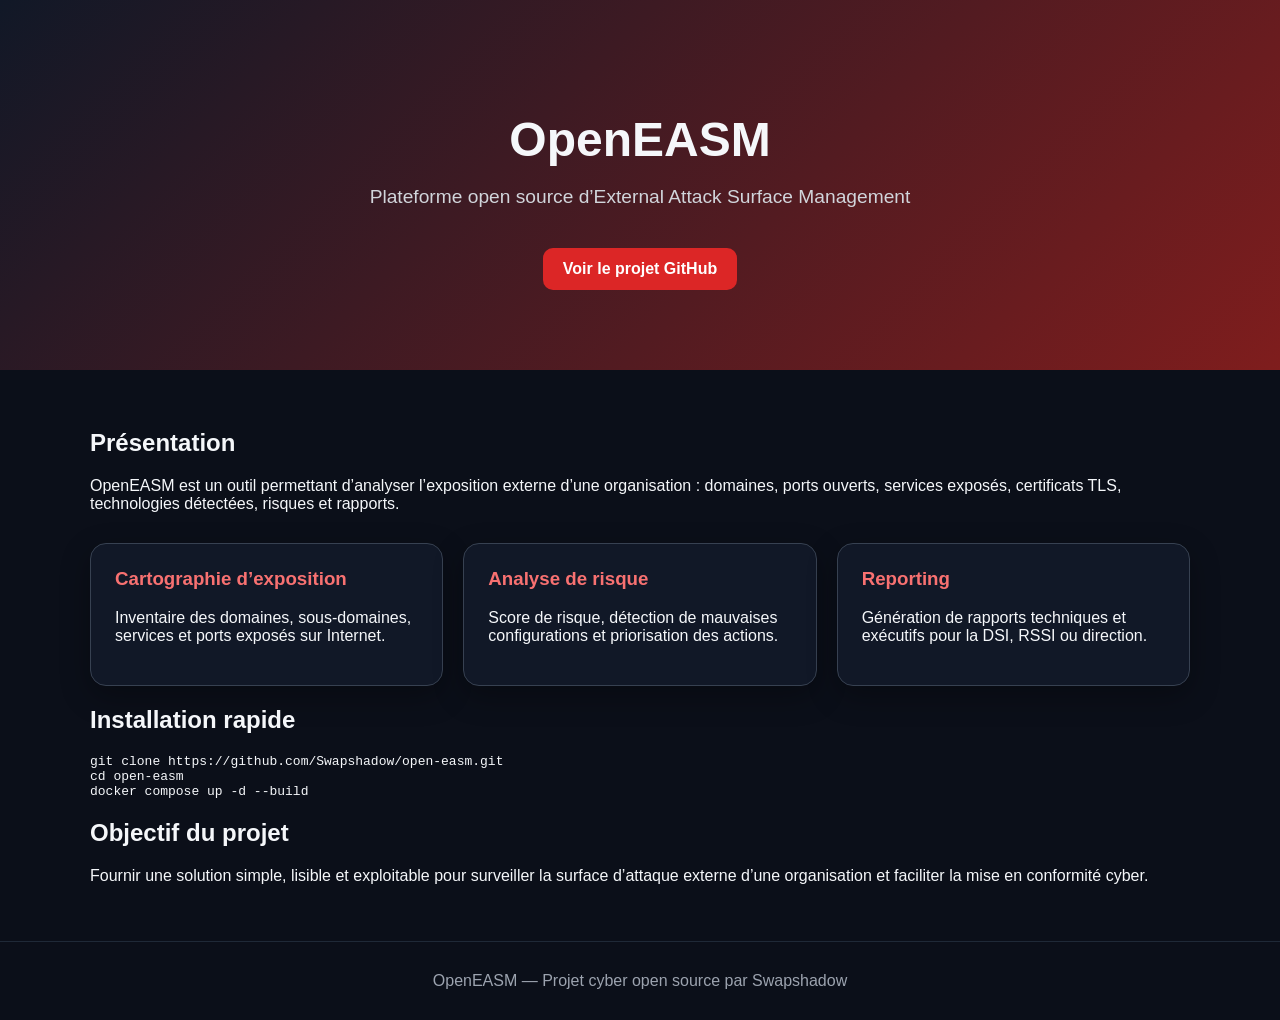
==== docs/index.html @ f73de8d5 "Add GitHub Pages landing page" ====
<!DOCTYPE html>
<html lang="fr">
<head>
  <meta charset="UTF-8" />
  <meta name="viewport" content="width=device-width, initial-scale=1.0" />
  <title>OpenEASM - External Attack Surface Management</title>
  <style>
    body {
      margin: 0;
      font-family: Arial, sans-serif;
      background: #0b0f19;
      color: #f5f7fa;
    }

    header {
      padding: 80px 20px;
      text-align: center;
      background: linear-gradient(135deg, #111827, #7f1d1d);
    }

    h1 {
      font-size: 3rem;
      margin-bottom: 10px;
    }

    .subtitle {
      font-size: 1.2rem;
      color: #d1d5db;
    }

    .container {
      max-width: 1100px;
      margin: auto;
      padding: 40px 20px;
    }

    .cards {
      display: grid;
      grid-template-columns: repeat(auto-fit, minmax(260px, 1fr));
      gap: 20px;
      margin-top: 30px;
    }

    .card {
      background: #111827;
      border: 1px solid #374151;
      border-radius: 16px;
      padding: 24px;
      box-shadow: 0 10px 30px rgba(0,0,0,0.3);
    }

    .card h3 {
      color: #f87171;
      margin-top: 0;
    }

    .btn {
      display: inline-block;
      margin-top: 20px;
      padding: 12px 20px;
      background: #dc2626;
      color: white;
      text-decoration: none;
      border-radius: 10px;
      font-weight: bold;
    }

    footer {
      text-align: center;
      padding: 30px;
      color: #9ca3af;
      border-top: 1px solid #1f2937;
    }
  </style>
</head>
<body>

<header>
  <h1>OpenEASM</h1>
  <p class="subtitle">Plateforme open source d’External Attack Surface Management</p>
  <a class="btn" href="https://github.com/Swapshadow/open-easm">Voir le projet GitHub</a>
</header>

<main class="container">
  <h2>Présentation</h2>
  <p>
    OpenEASM est un outil permettant d’analyser l’exposition externe d’une organisation :
    domaines, ports ouverts, services exposés, certificats TLS, technologies détectées,
    risques et rapports.
  </p>

  <div class="cards">
    <div class="card">
      <h3>Cartographie d’exposition</h3>
      <p>Inventaire des domaines, sous-domaines, services et ports exposés sur Internet.</p>
    </div>

    <div class="card">
      <h3>Analyse de risque</h3>
      <p>Score de risque, détection de mauvaises configurations et priorisation des actions.</p>
    </div>

    <div class="card">
      <h3>Reporting</h3>
      <p>Génération de rapports techniques et exécutifs pour la DSI, RSSI ou direction.</p>
    </div>
  </div>

  <h2>Installation rapide</h2>
  <pre><code>git clone https://github.com/Swapshadow/open-easm.git
cd open-easm
docker compose up -d --build</code></pre>

  <h2>Objectif du projet</h2>
  <p>
    Fournir une solution simple, lisible et exploitable pour surveiller la surface d’attaque externe
    d’une organisation et faciliter la mise en conformité cyber.
  </p>
</main>

<footer>
  OpenEASM — Projet cyber open source par Swapshadow
</footer>

</body>
</html>
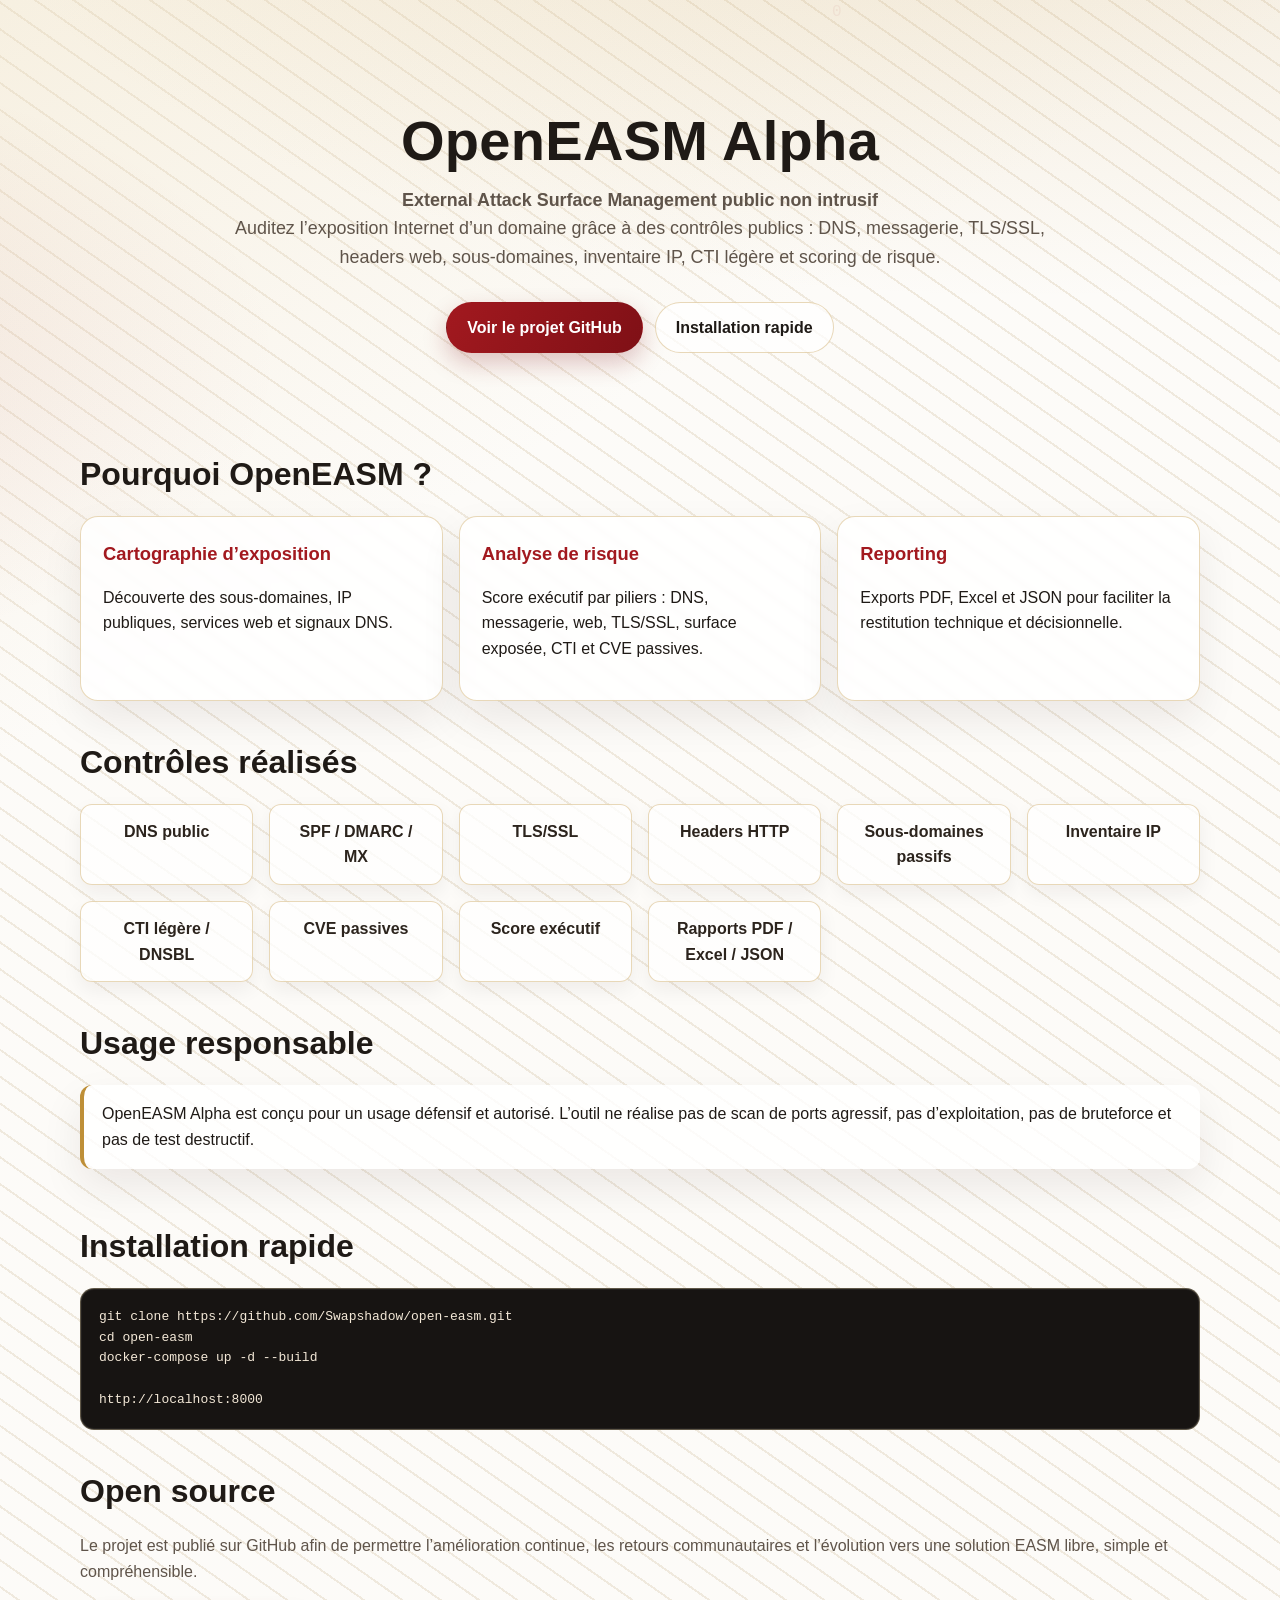
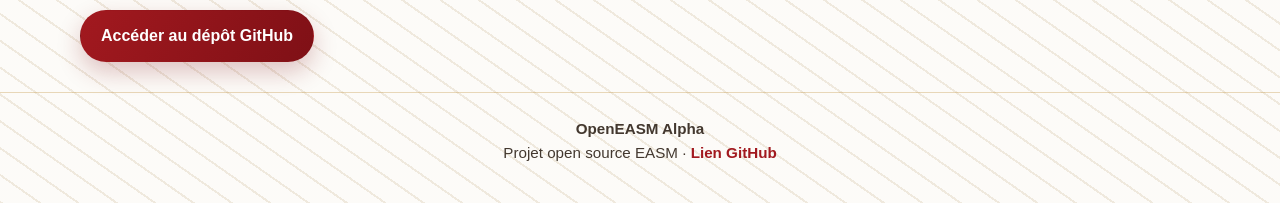
==== commit bf9761d7: "Revamp GitHub Pages landing with premium responsive showcase" ====
--- a/docs/index.html
+++ b/docs/index.html
@@ -3,124 +3,372 @@
 <head>
   <meta charset="UTF-8" />
   <meta name="viewport" content="width=device-width, initial-scale=1.0" />
-  <title>OpenEASM - External Attack Surface Management</title>
+  <meta name="description" content="OpenEASM Alpha : plateforme open source d'External Attack Surface Management public non intrusif." />
+  <title>OpenEASM Alpha | EASM open source</title>
   <style>
+    :root {
+      --bg: #f8f4ec;
+      --bg-soft: #fffdf8;
+      --text: #1f1a16;
+      --muted: #5f544a;
+      --gold: #be8f37;
+      --gold-soft: #e9d6ab;
+      --red: #a2191f;
+      --red-soft: #d44a52;
+      --card: rgba(255, 255, 255, 0.82);
+      --shadow: 0 18px 42px rgba(32, 17, 8, 0.08);
+      --radius: 18px;
+    }
+
+    * { box-sizing: border-box; }
+
+    html { scroll-behavior: smooth; }
+
     body {
       margin: 0;
-      font-family: Arial, sans-serif;
-      background: #0b0f19;
-      color: #f5f7fa;
-    }
-
-    header {
-      padding: 80px 20px;
+      font-family: "Inter", "Segoe UI", Roboto, Helvetica, Arial, sans-serif;
+      color: var(--text);
+      background:
+        radial-gradient(1800px 800px at 80% -10%, rgba(190, 143, 55, 0.18), transparent 60%),
+        radial-gradient(900px 500px at -20% 20%, rgba(162, 25, 31, 0.08), transparent 60%),
+        linear-gradient(150deg, rgba(233, 214, 171, 0.3), transparent 30%),
+        repeating-linear-gradient(
+          35deg,
+          rgba(205, 189, 163, 0.2) 0,
+          rgba(205, 189, 163, 0.2) 2px,
+          rgba(255, 255, 255, 0.65) 2px,
+          rgba(255, 255, 255, 0.65) 22px
+        ),
+        var(--bg);
+      line-height: 1.6;
+      min-height: 100vh;
+    }
+
+    #matrix-bg {
+      position: fixed;
+      inset: 0;
+      z-index: 0;
+      pointer-events: none;
+      opacity: 0.14;
+    }
+
+    .site-wrap {
+      position: relative;
+      z-index: 1;
+    }
+
+    .container {
+      width: min(1120px, 92vw);
+      margin: 0 auto;
+    }
+
+    .hero {
+      padding: 96px 0 72px;
       text-align: center;
-      background: linear-gradient(135deg, #111827, #7f1d1d);
     }
 
     h1 {
-      font-size: 3rem;
-      margin-bottom: 10px;
+      margin: 0;
+      font-size: clamp(2rem, 5vw, 3.5rem);
+      letter-spacing: 0.3px;
     }
 
     .subtitle {
-      font-size: 1.2rem;
-      color: #d1d5db;
-    }
-
-    .container {
-      max-width: 1100px;
-      margin: auto;
-      padding: 40px 20px;
+      margin: 12px 0 20px;
+      color: var(--red);
+      font-weight: 600;
+      font-size: clamp(1.02rem, 2vw, 1.24rem);
+    }
+
+    .hero p {
+      margin: 0 auto;
+      max-width: 840px;
+      color: var(--muted);
+      font-size: clamp(1rem, 1.5vw, 1.12rem);
+    }
+
+    .actions {
+      margin-top: 30px;
+      display: flex;
+      flex-wrap: wrap;
+      gap: 12px;
+      justify-content: center;
+    }
+
+    .btn {
+      display: inline-flex;
+      align-items: center;
+      justify-content: center;
+      padding: 12px 20px;
+      border-radius: 999px;
+      text-decoration: none;
+      font-weight: 700;
+      transition: transform 0.2s ease, box-shadow 0.2s ease, background-color 0.2s ease;
+      border: 1px solid transparent;
+    }
+
+    .btn.primary {
+      background: linear-gradient(120deg, var(--red), #7f1016);
+      color: #fff;
+      box-shadow: 0 10px 25px rgba(127, 16, 22, 0.24);
+    }
+
+    .btn.secondary {
+      background: rgba(255, 255, 255, 0.72);
+      color: var(--text);
+      border-color: rgba(190, 143, 55, 0.35);
+    }
+
+    .btn:hover,
+    .btn:focus-visible {
+      transform: translateY(-1px);
+      box-shadow: 0 14px 24px rgba(52, 29, 17, 0.16);
+    }
+
+    section {
+      padding: 24px 0 12px;
+    }
+
+    h2 {
+      margin: 0 0 16px;
+      font-size: clamp(1.4rem, 3vw, 2rem);
+    }
+
+    .section-intro {
+      margin: 0 0 24px;
+      color: var(--muted);
+      max-width: 900px;
+    }
+
+    .cards,
+    .features-grid {
+      display: grid;
+      gap: 16px;
     }
 
     .cards {
-      display: grid;
-      grid-template-columns: repeat(auto-fit, minmax(260px, 1fr));
-      gap: 20px;
-      margin-top: 30px;
+      grid-template-columns: repeat(auto-fit, minmax(240px, 1fr));
     }
 
     .card {
-      background: #111827;
-      border: 1px solid #374151;
-      border-radius: 16px;
-      padding: 24px;
-      box-shadow: 0 10px 30px rgba(0,0,0,0.3);
+      background: var(--card);
+      backdrop-filter: blur(2px);
+      border: 1px solid rgba(190, 143, 55, 0.35);
+      border-radius: var(--radius);
+      box-shadow: var(--shadow);
+      padding: 22px;
     }
 
     .card h3 {
-      color: #f87171;
       margin-top: 0;
-    }
-
-    .btn {
-      display: inline-block;
-      margin-top: 20px;
-      padding: 12px 20px;
-      background: #dc2626;
-      color: white;
+      margin-bottom: 8px;
+      color: var(--red);
+      font-size: 1.15rem;
+    }
+
+    .features-grid {
+      grid-template-columns: repeat(auto-fit, minmax(170px, 1fr));
+    }
+
+    .feature {
+      padding: 14px 16px;
+      border-radius: 12px;
+      border: 1px solid rgba(190, 143, 55, 0.35);
+      background: rgba(255, 255, 255, 0.75);
+      font-weight: 600;
+      text-align: center;
+      color: #2c241d;
+      box-shadow: 0 8px 20px rgba(32, 17, 8, 0.06);
+    }
+
+    .highlight {
+      border-left: 4px solid var(--gold);
+      background: rgba(255, 255, 255, 0.82);
+      border-radius: 12px;
+      padding: 16px 18px;
+      box-shadow: var(--shadow);
+    }
+
+    pre {
+      margin: 0;
+      padding: 18px;
+      background: #171412;
+      color: #f3e8d7;
+      border-radius: 14px;
+      overflow-x: auto;
+      border: 1px solid rgba(233, 214, 171, 0.35);
+      box-shadow: inset 0 0 0 1px rgba(255, 255, 255, 0.05);
+    }
+
+    .open-source {
+      margin: 10px 0 26px;
+      color: var(--muted);
+    }
+
+    footer {
+      margin-top: 18px;
+      padding: 24px 0 38px;
+      border-top: 1px solid rgba(190, 143, 55, 0.33);
+      color: #43382f;
+      font-size: 0.95rem;
+      text-align: center;
+    }
+
+    footer a {
+      color: var(--red);
       text-decoration: none;
-      border-radius: 10px;
-      font-weight: bold;
-    }
-
-    footer {
-      text-align: center;
-      padding: 30px;
-      color: #9ca3af;
-      border-top: 1px solid #1f2937;
+      font-weight: 600;
+    }
+
+    @media (max-width: 720px) {
+      .hero {
+        padding-top: 72px;
+      }
+
+      .card,
+      .feature,
+      .highlight,
+      pre {
+        border-radius: 12px;
+      }
+    }
+
+    @media (prefers-reduced-motion: reduce) {
+      html { scroll-behavior: auto; }
+      .btn { transition: none; }
+      #matrix-bg { display: none; }
     }
   </style>
 </head>
 <body>
-
-<header>
-  <h1>OpenEASM</h1>
-  <p class="subtitle">Plateforme open source d’External Attack Surface Management</p>
-  <a class="btn" href="https://github.com/Swapshadow/open-easm">Voir le projet GitHub</a>
-</header>
-
-<main class="container">
-  <h2>Présentation</h2>
-  <p>
-    OpenEASM est un outil permettant d’analyser l’exposition externe d’une organisation :
-    domaines, ports ouverts, services exposés, certificats TLS, technologies détectées,
-    risques et rapports.
-  </p>
-
-  <div class="cards">
-    <div class="card">
-      <h3>Cartographie d’exposition</h3>
-      <p>Inventaire des domaines, sous-domaines, services et ports exposés sur Internet.</p>
-    </div>
-
-    <div class="card">
-      <h3>Analyse de risque</h3>
-      <p>Score de risque, détection de mauvaises configurations et priorisation des actions.</p>
-    </div>
-
-    <div class="card">
-      <h3>Reporting</h3>
-      <p>Génération de rapports techniques et exécutifs pour la DSI, RSSI ou direction.</p>
-    </div>
+  <canvas id="matrix-bg" aria-hidden="true"></canvas>
+
+  <div class="site-wrap">
+    <header class="hero">
+      <div class="container">
+        <h1>OpenEASM Alpha</h1>
+        <p class="subtitle">External Attack Surface Management public non intrusif</p>
+        <p>Auditez l’exposition Internet d’un domaine grâce à des contrôles publics : DNS, messagerie, TLS/SSL, headers web, sous-domaines, inventaire IP, CTI légère et scoring de risque.</p>
+        <div class="actions">
+          <a class="btn primary" href="https://github.com/Swapshadow/open-easm" target="_blank" rel="noopener noreferrer">Voir le projet GitHub</a>
+          <a class="btn secondary" href="#installation">Installation rapide</a>
+        </div>
+      </div>
+    </header>
+
+    <main class="container">
+      <section aria-labelledby="why-title">
+        <h2 id="why-title">Pourquoi OpenEASM ?</h2>
+        <div class="cards">
+          <article class="card">
+            <h3>Cartographie d’exposition</h3>
+            <p>Découverte des sous-domaines, IP publiques, services web et signaux DNS.</p>
+          </article>
+          <article class="card">
+            <h3>Analyse de risque</h3>
+            <p>Score exécutif par piliers : DNS, messagerie, web, TLS/SSL, surface exposée, CTI et CVE passives.</p>
+          </article>
+          <article class="card">
+            <h3>Reporting</h3>
+            <p>Exports PDF, Excel et JSON pour faciliter la restitution technique et décisionnelle.</p>
+          </article>
+        </div>
+      </section>
+
+      <section aria-labelledby="controls-title">
+        <h2 id="controls-title">Contrôles réalisés</h2>
+        <div class="features-grid">
+          <div class="feature">DNS public</div>
+          <div class="feature">SPF / DMARC / MX</div>
+          <div class="feature">TLS/SSL</div>
+          <div class="feature">Headers HTTP</div>
+          <div class="feature">Sous-domaines passifs</div>
+          <div class="feature">Inventaire IP</div>
+          <div class="feature">CTI légère / DNSBL</div>
+          <div class="feature">CVE passives</div>
+          <div class="feature">Score exécutif</div>
+          <div class="feature">Rapports PDF / Excel / JSON</div>
+        </div>
+      </section>
+
+      <section aria-labelledby="responsible-title">
+        <h2 id="responsible-title">Usage responsable</h2>
+        <p class="highlight">OpenEASM Alpha est conçu pour un usage défensif et autorisé. L’outil ne réalise pas de scan de ports agressif, pas d’exploitation, pas de bruteforce et pas de test destructif.</p>
+      </section>
+
+      <section id="installation" aria-labelledby="install-title">
+        <h2 id="install-title">Installation rapide</h2>
+        <pre><code>git clone https://github.com/Swapshadow/open-easm.git
+cd open-easm
+docker-compose up -d --build
+
+http://localhost:8000</code></pre>
+      </section>
+
+      <section aria-labelledby="oss-title">
+        <h2 id="oss-title">Open source</h2>
+        <p class="open-source">Le projet est publié sur GitHub afin de permettre l’amélioration continue, les retours communautaires et l’évolution vers une solution EASM libre, simple et compréhensible.</p>
+        <a class="btn primary" href="https://github.com/Swapshadow/open-easm" target="_blank" rel="noopener noreferrer">Accéder au dépôt GitHub</a>
+      </section>
+    </main>
+
+    <footer>
+      <strong>OpenEASM Alpha</strong><br />
+      Projet open source EASM ·
+      <a href="https://github.com/Swapshadow/open-easm" target="_blank" rel="noopener noreferrer">Lien GitHub</a>
+    </footer>
   </div>
 
-  <h2>Installation rapide</h2>
-  <pre><code>git clone https://github.com/Swapshadow/open-easm.git
-cd open-easm
-docker compose up -d --build</code></pre>
-
-  <h2>Objectif du projet</h2>
-  <p>
-    Fournir une solution simple, lisible et exploitable pour surveiller la surface d’attaque externe
-    d’une organisation et faciliter la mise en conformité cyber.
-  </p>
-</main>
-
-<footer>
-  OpenEASM — Projet cyber open source par Swapshadow
-</footer>
-
+  <script>
+    (function () {
+      if (window.matchMedia('(prefers-reduced-motion: reduce)').matches) return;
+
+      var canvas = document.getElementById('matrix-bg');
+      if (!canvas) return;
+      var ctx = canvas.getContext('2d');
+      if (!ctx) return;
+
+      var drops = [];
+      var fontSize = 16;
+      var columns = 0;
+      var binary = ['0', '1'];
+
+      function resize() {
+        canvas.width = window.innerWidth;
+        canvas.height = window.innerHeight;
+        columns = Math.floor(canvas.width / fontSize);
+        drops = Array(columns).fill(0).map(function () {
+          return Math.floor(Math.random() * -40);
+        });
+      }
+
+      function draw() {
+        ctx.fillStyle = 'rgba(248, 244, 236, 0.08)';
+        ctx.fillRect(0, 0, canvas.width, canvas.height);
+
+        ctx.fillStyle = 'rgba(162, 25, 31, 0.42)';
+        ctx.font = fontSize + 'px monospace';
+
+        for (var i = 0; i < drops.length; i += 1) {
+          var text = binary[Math.floor(Math.random() * binary.length)];
+          var x = i * fontSize;
+          var y = drops[i] * fontSize;
+
+          ctx.fillText(text, x, y);
+
+          if (y > canvas.height && Math.random() > 0.975) {
+            drops[i] = 0;
+          }
+          drops[i] += 1;
+        }
+
+        window.requestAnimationFrame(draw);
+      }
+
+      resize();
+      window.addEventListener('resize', resize);
+      window.requestAnimationFrame(draw);
+    })();
+  </script>
 </body>
 </html>
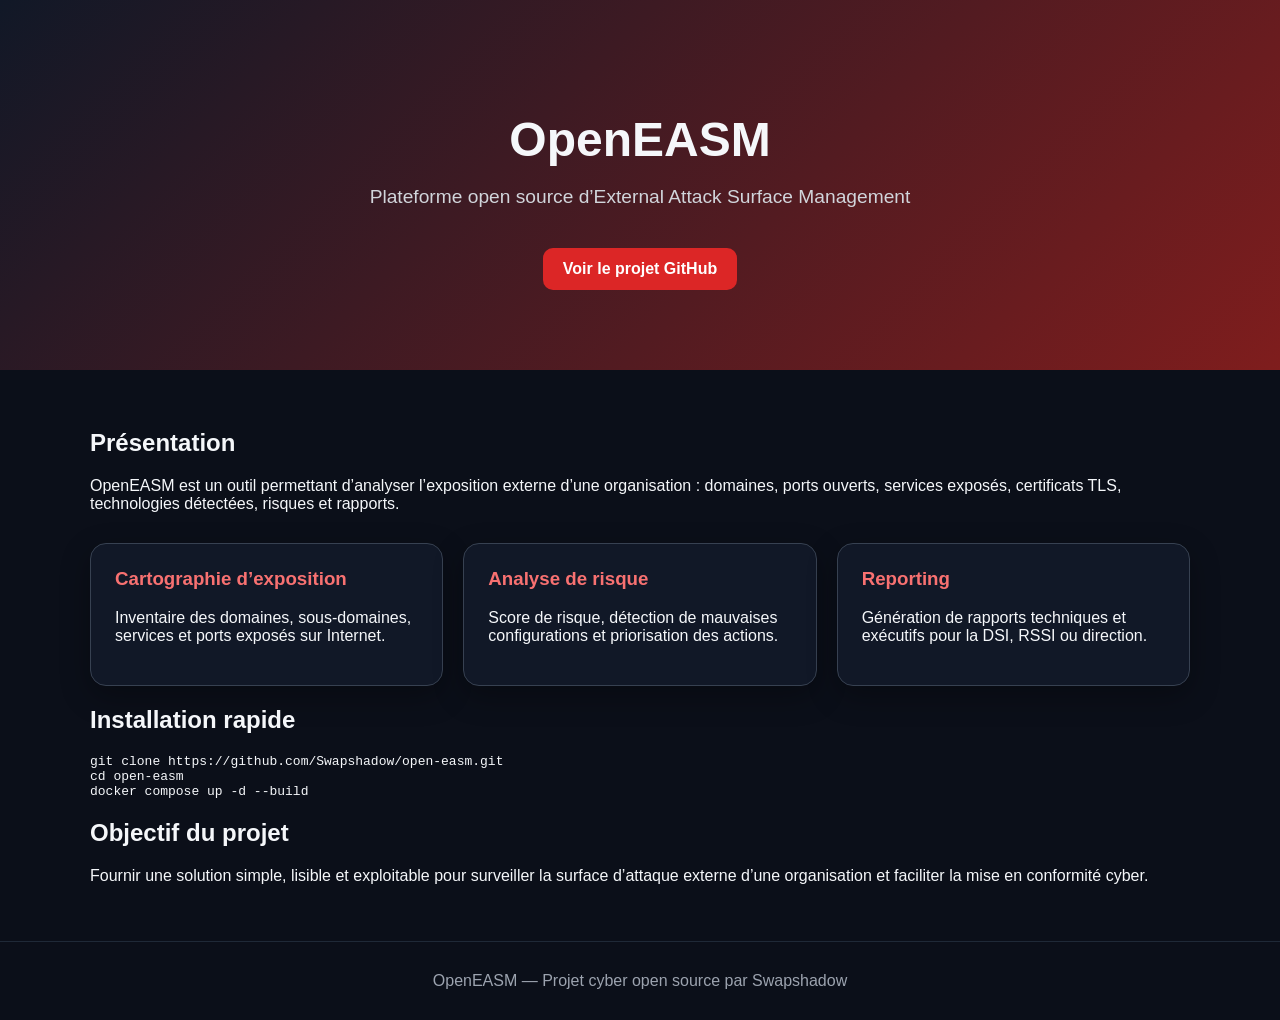
==== commit 9cf82e2e: "Release OpenEASM V7.5" ====
--- a/docs/index.html
+++ b/docs/index.html
@@ -3,372 +3,124 @@
 <head>
   <meta charset="UTF-8" />
   <meta name="viewport" content="width=device-width, initial-scale=1.0" />
-  <meta name="description" content="OpenEASM Alpha : plateforme open source d'External Attack Surface Management public non intrusif." />
-  <title>OpenEASM Alpha | EASM open source</title>
+  <title>OpenEASM - External Attack Surface Management</title>
   <style>
-    :root {
-      --bg: #f8f4ec;
-      --bg-soft: #fffdf8;
-      --text: #1f1a16;
-      --muted: #5f544a;
-      --gold: #be8f37;
-      --gold-soft: #e9d6ab;
-      --red: #a2191f;
-      --red-soft: #d44a52;
-      --card: rgba(255, 255, 255, 0.82);
-      --shadow: 0 18px 42px rgba(32, 17, 8, 0.08);
-      --radius: 18px;
+    body {
+      margin: 0;
+      font-family: Arial, sans-serif;
+      background: #0b0f19;
+      color: #f5f7fa;
     }
 
-    * { box-sizing: border-box; }
-
-    html { scroll-behavior: smooth; }
-
-    body {
-      margin: 0;
-      font-family: "Inter", "Segoe UI", Roboto, Helvetica, Arial, sans-serif;
-      color: var(--text);
-      background:
-        radial-gradient(1800px 800px at 80% -10%, rgba(190, 143, 55, 0.18), transparent 60%),
-        radial-gradient(900px 500px at -20% 20%, rgba(162, 25, 31, 0.08), transparent 60%),
-        linear-gradient(150deg, rgba(233, 214, 171, 0.3), transparent 30%),
-        repeating-linear-gradient(
-          35deg,
-          rgba(205, 189, 163, 0.2) 0,
-          rgba(205, 189, 163, 0.2) 2px,
-          rgba(255, 255, 255, 0.65) 2px,
-          rgba(255, 255, 255, 0.65) 22px
-        ),
-        var(--bg);
-      line-height: 1.6;
-      min-height: 100vh;
+    header {
+      padding: 80px 20px;
+      text-align: center;
+      background: linear-gradient(135deg, #111827, #7f1d1d);
     }
 
-    #matrix-bg {
-      position: fixed;
-      inset: 0;
-      z-index: 0;
-      pointer-events: none;
-      opacity: 0.14;
+    h1 {
+      font-size: 3rem;
+      margin-bottom: 10px;
     }
 
-    .site-wrap {
-      position: relative;
-      z-index: 1;
+    .subtitle {
+      font-size: 1.2rem;
+      color: #d1d5db;
     }
 
     .container {
-      width: min(1120px, 92vw);
-      margin: 0 auto;
+      max-width: 1100px;
+      margin: auto;
+      padding: 40px 20px;
     }
 
-    .hero {
-      padding: 96px 0 72px;
-      text-align: center;
+    .cards {
+      display: grid;
+      grid-template-columns: repeat(auto-fit, minmax(260px, 1fr));
+      gap: 20px;
+      margin-top: 30px;
     }
 
-    h1 {
-      margin: 0;
-      font-size: clamp(2rem, 5vw, 3.5rem);
-      letter-spacing: 0.3px;
+    .card {
+      background: #111827;
+      border: 1px solid #374151;
+      border-radius: 16px;
+      padding: 24px;
+      box-shadow: 0 10px 30px rgba(0,0,0,0.3);
     }
 
-    .subtitle {
-      margin: 12px 0 20px;
-      color: var(--red);
-      font-weight: 600;
-      font-size: clamp(1.02rem, 2vw, 1.24rem);
-    }
-
-    .hero p {
-      margin: 0 auto;
-      max-width: 840px;
-      color: var(--muted);
-      font-size: clamp(1rem, 1.5vw, 1.12rem);
-    }
-
-    .actions {
-      margin-top: 30px;
-      display: flex;
-      flex-wrap: wrap;
-      gap: 12px;
-      justify-content: center;
+    .card h3 {
+      color: #f87171;
+      margin-top: 0;
     }
 
     .btn {
-      display: inline-flex;
-      align-items: center;
-      justify-content: center;
+      display: inline-block;
+      margin-top: 20px;
       padding: 12px 20px;
-      border-radius: 999px;
+      background: #dc2626;
+      color: white;
       text-decoration: none;
-      font-weight: 700;
-      transition: transform 0.2s ease, box-shadow 0.2s ease, background-color 0.2s ease;
-      border: 1px solid transparent;
-    }
-
-    .btn.primary {
-      background: linear-gradient(120deg, var(--red), #7f1016);
-      color: #fff;
-      box-shadow: 0 10px 25px rgba(127, 16, 22, 0.24);
-    }
-
-    .btn.secondary {
-      background: rgba(255, 255, 255, 0.72);
-      color: var(--text);
-      border-color: rgba(190, 143, 55, 0.35);
-    }
-
-    .btn:hover,
-    .btn:focus-visible {
-      transform: translateY(-1px);
-      box-shadow: 0 14px 24px rgba(52, 29, 17, 0.16);
-    }
-
-    section {
-      padding: 24px 0 12px;
-    }
-
-    h2 {
-      margin: 0 0 16px;
-      font-size: clamp(1.4rem, 3vw, 2rem);
-    }
-
-    .section-intro {
-      margin: 0 0 24px;
-      color: var(--muted);
-      max-width: 900px;
-    }
-
-    .cards,
-    .features-grid {
-      display: grid;
-      gap: 16px;
-    }
-
-    .cards {
-      grid-template-columns: repeat(auto-fit, minmax(240px, 1fr));
-    }
-
-    .card {
-      background: var(--card);
-      backdrop-filter: blur(2px);
-      border: 1px solid rgba(190, 143, 55, 0.35);
-      border-radius: var(--radius);
-      box-shadow: var(--shadow);
-      padding: 22px;
-    }
-
-    .card h3 {
-      margin-top: 0;
-      margin-bottom: 8px;
-      color: var(--red);
-      font-size: 1.15rem;
-    }
-
-    .features-grid {
-      grid-template-columns: repeat(auto-fit, minmax(170px, 1fr));
-    }
-
-    .feature {
-      padding: 14px 16px;
-      border-radius: 12px;
-      border: 1px solid rgba(190, 143, 55, 0.35);
-      background: rgba(255, 255, 255, 0.75);
-      font-weight: 600;
-      text-align: center;
-      color: #2c241d;
-      box-shadow: 0 8px 20px rgba(32, 17, 8, 0.06);
-    }
-
-    .highlight {
-      border-left: 4px solid var(--gold);
-      background: rgba(255, 255, 255, 0.82);
-      border-radius: 12px;
-      padding: 16px 18px;
-      box-shadow: var(--shadow);
-    }
-
-    pre {
-      margin: 0;
-      padding: 18px;
-      background: #171412;
-      color: #f3e8d7;
-      border-radius: 14px;
-      overflow-x: auto;
-      border: 1px solid rgba(233, 214, 171, 0.35);
-      box-shadow: inset 0 0 0 1px rgba(255, 255, 255, 0.05);
-    }
-
-    .open-source {
-      margin: 10px 0 26px;
-      color: var(--muted);
+      border-radius: 10px;
+      font-weight: bold;
     }
 
     footer {
-      margin-top: 18px;
-      padding: 24px 0 38px;
-      border-top: 1px solid rgba(190, 143, 55, 0.33);
-      color: #43382f;
-      font-size: 0.95rem;
       text-align: center;
-    }
-
-    footer a {
-      color: var(--red);
-      text-decoration: none;
-      font-weight: 600;
-    }
-
-    @media (max-width: 720px) {
-      .hero {
-        padding-top: 72px;
-      }
-
-      .card,
-      .feature,
-      .highlight,
-      pre {
-        border-radius: 12px;
-      }
-    }
-
-    @media (prefers-reduced-motion: reduce) {
-      html { scroll-behavior: auto; }
-      .btn { transition: none; }
-      #matrix-bg { display: none; }
+      padding: 30px;
+      color: #9ca3af;
+      border-top: 1px solid #1f2937;
     }
   </style>
 </head>
 <body>
-  <canvas id="matrix-bg" aria-hidden="true"></canvas>
 
-  <div class="site-wrap">
-    <header class="hero">
-      <div class="container">
-        <h1>OpenEASM Alpha</h1>
-        <p class="subtitle">External Attack Surface Management public non intrusif</p>
-        <p>Auditez l’exposition Internet d’un domaine grâce à des contrôles publics : DNS, messagerie, TLS/SSL, headers web, sous-domaines, inventaire IP, CTI légère et scoring de risque.</p>
-        <div class="actions">
-          <a class="btn primary" href="https://github.com/Swapshadow/open-easm" target="_blank" rel="noopener noreferrer">Voir le projet GitHub</a>
-          <a class="btn secondary" href="#installation">Installation rapide</a>
-        </div>
-      </div>
-    </header>
+<header>
+  <h1>OpenEASM</h1>
+  <p class="subtitle">Plateforme open source d’External Attack Surface Management</p>
+  <a class="btn" href="https://github.com/Swapshadow/open-easm">Voir le projet GitHub</a>
+</header>
 
-    <main class="container">
-      <section aria-labelledby="why-title">
-        <h2 id="why-title">Pourquoi OpenEASM ?</h2>
-        <div class="cards">
-          <article class="card">
-            <h3>Cartographie d’exposition</h3>
-            <p>Découverte des sous-domaines, IP publiques, services web et signaux DNS.</p>
-          </article>
-          <article class="card">
-            <h3>Analyse de risque</h3>
-            <p>Score exécutif par piliers : DNS, messagerie, web, TLS/SSL, surface exposée, CTI et CVE passives.</p>
-          </article>
-          <article class="card">
-            <h3>Reporting</h3>
-            <p>Exports PDF, Excel et JSON pour faciliter la restitution technique et décisionnelle.</p>
-          </article>
-        </div>
-      </section>
+<main class="container">
+  <h2>Présentation</h2>
+  <p>
+    OpenEASM est un outil permettant d’analyser l’exposition externe d’une organisation :
+    domaines, ports ouverts, services exposés, certificats TLS, technologies détectées,
+    risques et rapports.
+  </p>
 
-      <section aria-labelledby="controls-title">
-        <h2 id="controls-title">Contrôles réalisés</h2>
-        <div class="features-grid">
-          <div class="feature">DNS public</div>
-          <div class="feature">SPF / DMARC / MX</div>
-          <div class="feature">TLS/SSL</div>
-          <div class="feature">Headers HTTP</div>
-          <div class="feature">Sous-domaines passifs</div>
-          <div class="feature">Inventaire IP</div>
-          <div class="feature">CTI légère / DNSBL</div>
-          <div class="feature">CVE passives</div>
-          <div class="feature">Score exécutif</div>
-          <div class="feature">Rapports PDF / Excel / JSON</div>
-        </div>
-      </section>
+  <div class="cards">
+    <div class="card">
+      <h3>Cartographie d’exposition</h3>
+      <p>Inventaire des domaines, sous-domaines, services et ports exposés sur Internet.</p>
+    </div>
 
-      <section aria-labelledby="responsible-title">
-        <h2 id="responsible-title">Usage responsable</h2>
-        <p class="highlight">OpenEASM Alpha est conçu pour un usage défensif et autorisé. L’outil ne réalise pas de scan de ports agressif, pas d’exploitation, pas de bruteforce et pas de test destructif.</p>
-      </section>
+    <div class="card">
+      <h3>Analyse de risque</h3>
+      <p>Score de risque, détection de mauvaises configurations et priorisation des actions.</p>
+    </div>
 
-      <section id="installation" aria-labelledby="install-title">
-        <h2 id="install-title">Installation rapide</h2>
-        <pre><code>git clone https://github.com/Swapshadow/open-easm.git
-cd open-easm
-docker-compose up -d --build
-
-http://localhost:8000</code></pre>
-      </section>
-
-      <section aria-labelledby="oss-title">
-        <h2 id="oss-title">Open source</h2>
-        <p class="open-source">Le projet est publié sur GitHub afin de permettre l’amélioration continue, les retours communautaires et l’évolution vers une solution EASM libre, simple et compréhensible.</p>
-        <a class="btn primary" href="https://github.com/Swapshadow/open-easm" target="_blank" rel="noopener noreferrer">Accéder au dépôt GitHub</a>
-      </section>
-    </main>
-
-    <footer>
-      <strong>OpenEASM Alpha</strong><br />
-      Projet open source EASM ·
-      <a href="https://github.com/Swapshadow/open-easm" target="_blank" rel="noopener noreferrer">Lien GitHub</a>
-    </footer>
+    <div class="card">
+      <h3>Reporting</h3>
+      <p>Génération de rapports techniques et exécutifs pour la DSI, RSSI ou direction.</p>
+    </div>
   </div>
 
-  <script>
-    (function () {
-      if (window.matchMedia('(prefers-reduced-motion: reduce)').matches) return;
+  <h2>Installation rapide</h2>
+  <pre><code>git clone https://github.com/Swapshadow/open-easm.git
+cd open-easm
+docker compose up -d --build</code></pre>
 
-      var canvas = document.getElementById('matrix-bg');
-      if (!canvas) return;
-      var ctx = canvas.getContext('2d');
-      if (!ctx) return;
+  <h2>Objectif du projet</h2>
+  <p>
+    Fournir une solution simple, lisible et exploitable pour surveiller la surface d’attaque externe
+    d’une organisation et faciliter la mise en conformité cyber.
+  </p>
+</main>
 
-      var drops = [];
-      var fontSize = 16;
-      var columns = 0;
-      var binary = ['0', '1'];
+<footer>
+  OpenEASM — Projet cyber open source par Swapshadow
+</footer>
 
-      function resize() {
-        canvas.width = window.innerWidth;
-        canvas.height = window.innerHeight;
-        columns = Math.floor(canvas.width / fontSize);
-        drops = Array(columns).fill(0).map(function () {
-          return Math.floor(Math.random() * -40);
-        });
-      }
-
-      function draw() {
-        ctx.fillStyle = 'rgba(248, 244, 236, 0.08)';
-        ctx.fillRect(0, 0, canvas.width, canvas.height);
-
-        ctx.fillStyle = 'rgba(162, 25, 31, 0.42)';
-        ctx.font = fontSize + 'px monospace';
-
-        for (var i = 0; i < drops.length; i += 1) {
-          var text = binary[Math.floor(Math.random() * binary.length)];
-          var x = i * fontSize;
-          var y = drops[i] * fontSize;
-
-          ctx.fillText(text, x, y);
-
-          if (y > canvas.height && Math.random() > 0.975) {
-            drops[i] = 0;
-          }
-          drops[i] += 1;
-        }
-
-        window.requestAnimationFrame(draw);
-      }
-
-      resize();
-      window.addEventListener('resize', resize);
-      window.requestAnimationFrame(draw);
-    })();
-  </script>
 </body>
 </html>
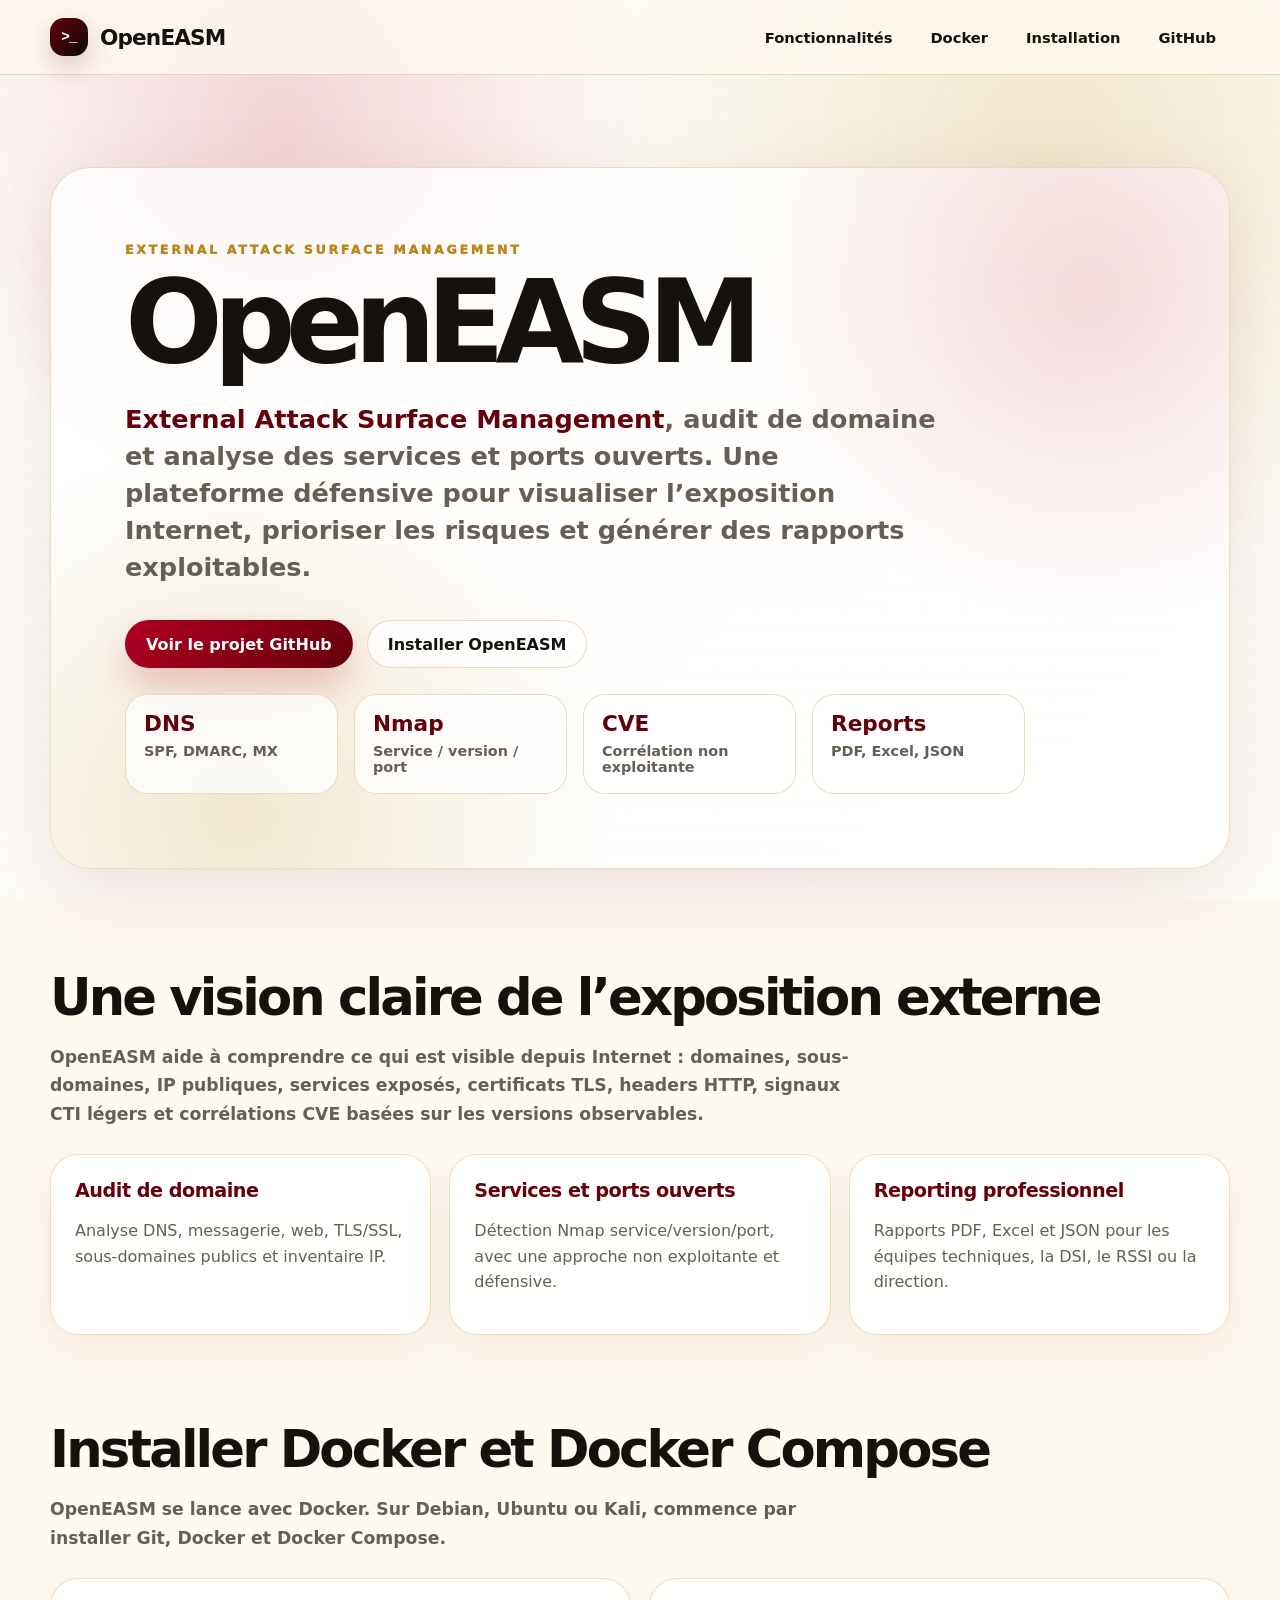
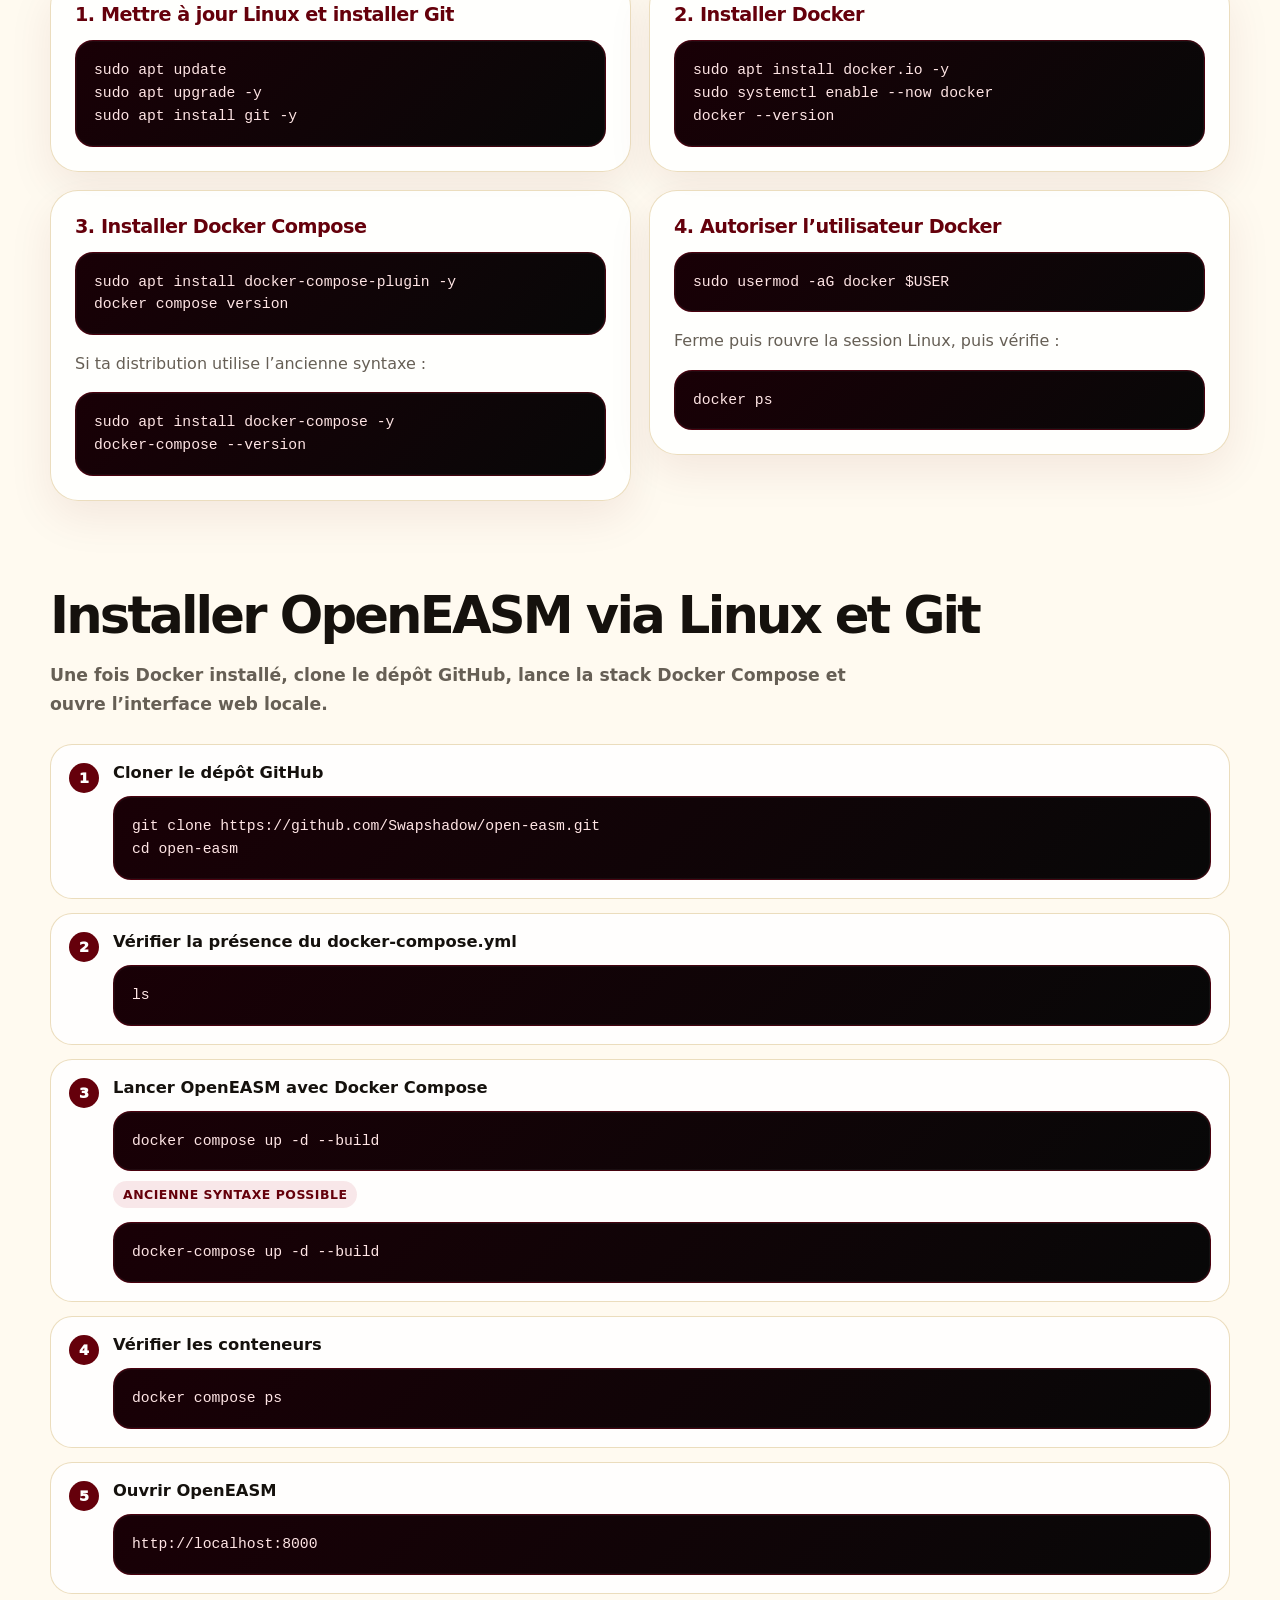
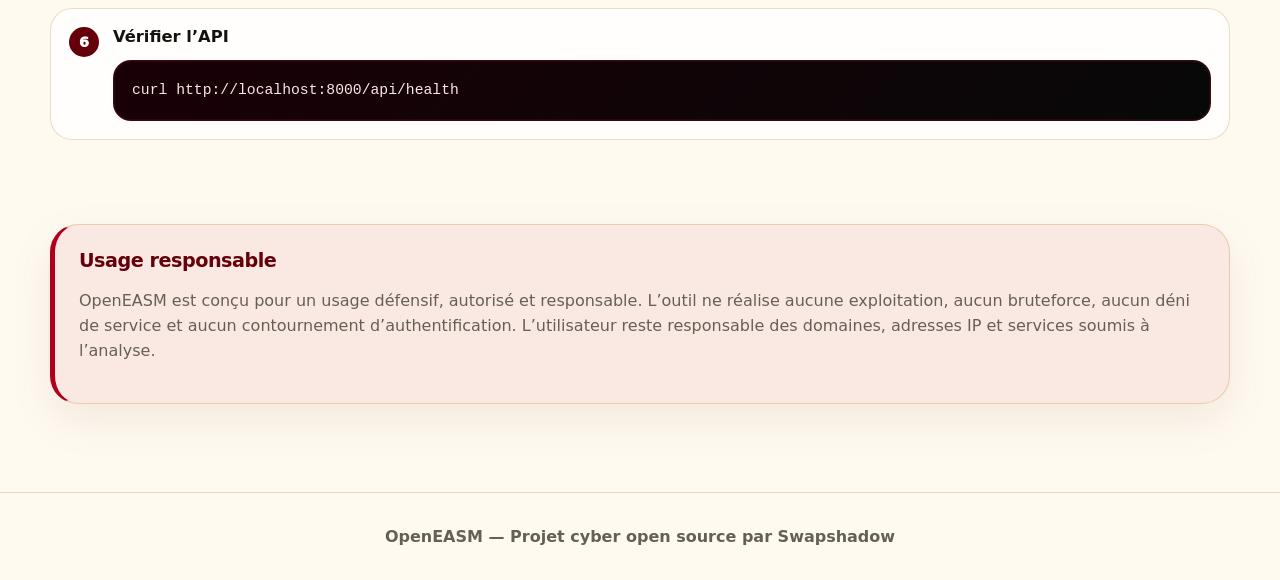
==== commit 97f91839: "Update GitHub Pages landing page" ====
--- a/docs/index.html
+++ b/docs/index.html
@@ -3,124 +3,624 @@
 <head>
   <meta charset="UTF-8" />
   <meta name="viewport" content="width=device-width, initial-scale=1.0" />
-  <title>OpenEASM - External Attack Surface Management</title>
+  <meta name="description" content="OpenEASM Beta - External Attack Surface Management, audit de domaine, analyse des services et ports ouverts, rapports PDF Excel JSON." />
+  <title>OpenEASM Beta - External Attack Surface Management</title>
   <style>
+    :root {
+      --bg: #fffaf0;
+      --card: rgba(255, 255, 255, 0.86);
+      --ink: #15110d;
+      --muted: #665f55;
+      --red: #b00020;
+      --red-dark: #65000b;
+      --gold: #b8871b;
+      --gold-soft: #ffe5a8;
+      --border: rgba(184, 135, 27, 0.28);
+      --shadow: 0 24px 80px rgba(101, 0, 11, 0.12);
+      --radius: 28px;
+    }
+
+    * {
+      box-sizing: border-box;
+    }
+
+    html {
+      scroll-behavior: smooth;
+    }
+
     body {
       margin: 0;
-      font-family: Arial, sans-serif;
-      background: #0b0f19;
-      color: #f5f7fa;
-    }
-
-    header {
-      padding: 80px 20px;
-      text-align: center;
-      background: linear-gradient(135deg, #111827, #7f1d1d);
+      font-family: Inter, ui-sans-serif, system-ui, -apple-system, BlinkMacSystemFont, "Segoe UI", sans-serif;
+      background: var(--bg);
+      color: var(--ink);
+      overflow-x: hidden;
+    }
+
+    #matrixCanvas {
+      position: fixed;
+      inset: 0;
+      width: 100vw;
+      height: 100vh;
+      z-index: -3;
+      background: linear-gradient(135deg, #fffdf7 0%, #f7efe0 52%, #fff8e8 100%);
+    }
+
+    .grid-overlay {
+      position: fixed;
+      inset: 0;
+      pointer-events: none;
+      z-index: -2;
+      background:
+        linear-gradient(rgba(101, 0, 11, 0.035) 1px, transparent 1px),
+        linear-gradient(90deg, rgba(101, 0, 11, 0.035) 1px, transparent 1px);
+      background-size: 42px 42px;
+      mask-image: radial-gradient(circle at center, rgba(0,0,0,.75), rgba(0,0,0,.08));
+    }
+
+    .vignette {
+      position: fixed;
+      inset: 0;
+      pointer-events: none;
+      z-index: -1;
+      background:
+        radial-gradient(circle at 22% 14%, rgba(176, 0, 32, 0.16), transparent 30%),
+        radial-gradient(circle at 82% 18%, rgba(184, 135, 27, 0.18), transparent 35%),
+        linear-gradient(180deg, rgba(255,255,255,.56), rgba(255,255,255,.72));
+    }
+
+    .container {
+      width: min(1180px, calc(100% - 40px));
+      margin: 0 auto;
+    }
+
+    .topbar {
+      position: sticky;
+      top: 0;
+      z-index: 10;
+      backdrop-filter: blur(18px);
+      background: rgba(255, 250, 240, 0.72);
+      border-bottom: 1px solid var(--border);
+    }
+
+    .nav {
+      display: flex;
+      align-items: center;
+      justify-content: space-between;
+      gap: 18px;
+      min-height: 74px;
+    }
+
+    .brand {
+      display: flex;
+      align-items: center;
+      gap: 12px;
+      font-weight: 900;
+      letter-spacing: -0.04em;
+      font-size: 1.35rem;
+    }
+
+    .brand-mark {
+      width: 38px;
+      height: 38px;
+      border-radius: 14px;
+      display: grid;
+      place-items: center;
+      color: white;
+      background: linear-gradient(135deg, var(--red-dark), #0b0b0b);
+      box-shadow: 0 10px 28px rgba(101, 0, 11, .22);
+      font-family: ui-monospace, SFMono-Regular, Menlo, Consolas, monospace;
+      font-size: .9rem;
+    }
+
+    .nav-links {
+      display: flex;
+      align-items: center;
+      gap: 10px;
+      flex-wrap: wrap;
+      justify-content: flex-end;
+    }
+
+    .nav-links a {
+      color: var(--ink);
+      text-decoration: none;
+      font-weight: 800;
+      font-size: .92rem;
+      padding: 10px 14px;
+      border-radius: 999px;
+    }
+
+    .nav-links a:hover {
+      background: rgba(184, 135, 27, 0.14);
+    }
+
+    .hero {
+      padding: 92px 0 56px;
+    }
+
+    .hero-card {
+      position: relative;
+      overflow: hidden;
+      padding: clamp(34px, 6vw, 74px);
+      border-radius: calc(var(--radius) + 12px);
+      background: rgba(255, 255, 255, 0.78);
+      border: 1px solid var(--border);
+      box-shadow: var(--shadow);
+    }
+
+    .hero-card::before {
+      content: "";
+      position: absolute;
+      inset: -1px;
+      pointer-events: none;
+      background:
+        radial-gradient(circle at 88% 18%, rgba(176,0,32,.13), transparent 28%),
+        radial-gradient(circle at 16% 92%, rgba(184,135,27,.20), transparent 32%);
+    }
+
+    .hero-content {
+      position: relative;
+      max-width: 900px;
+    }
+
+    .eyebrow {
+      margin: 0 0 14px;
+      color: var(--gold);
+      text-transform: uppercase;
+      letter-spacing: .22em;
+      font-weight: 950;
+      font-size: .78rem;
     }
 
     h1 {
-      font-size: 3rem;
-      margin-bottom: 10px;
+      margin: 0;
+      font-size: clamp(3.4rem, 9vw, 8rem);
+      line-height: .9;
+      letter-spacing: -0.085em;
+      color: var(--ink);
     }
 
     .subtitle {
-      font-size: 1.2rem;
-      color: #d1d5db;
-    }
-
-    .container {
-      max-width: 1100px;
-      margin: auto;
-      padding: 40px 20px;
+      max-width: 820px;
+      margin: 26px 0 0;
+      color: var(--muted);
+      font-size: clamp(1.25rem, 2vw, 1.7rem);
+      line-height: 1.45;
+      font-weight: 650;
+    }
+
+    .subtitle strong {
+      color: var(--red-dark);
+    }
+
+    .hero-actions {
+      display: flex;
+      flex-wrap: wrap;
+      gap: 14px;
+      margin-top: 34px;
+    }
+
+    .btn {
+      display: inline-flex;
+      align-items: center;
+      justify-content: center;
+      gap: 10px;
+      min-height: 48px;
+      padding: 0 20px;
+      border-radius: 999px;
+      font-weight: 900;
+      text-decoration: none;
+      border: 1px solid transparent;
+      transition: transform .2s ease, box-shadow .2s ease, background .2s ease;
+    }
+
+    .btn:hover {
+      transform: translateY(-2px);
+    }
+
+    .btn-primary {
+      color: #fff;
+      background: linear-gradient(135deg, var(--red), var(--red-dark));
+      box-shadow: 0 18px 38px rgba(176, 0, 32, .22);
+    }
+
+    .btn-secondary {
+      color: var(--ink);
+      background: rgba(255, 255, 255, .74);
+      border-color: var(--border);
+    }
+
+    .stats {
+      display: grid;
+      grid-template-columns: repeat(4, minmax(0, 1fr));
+      gap: 16px;
+      margin-top: 26px;
+    }
+
+    .stat {
+      padding: 18px;
+      border-radius: 22px;
+      background: rgba(255, 255, 255, 0.78);
+      border: 1px solid var(--border);
+    }
+
+    .stat b {
+      display: block;
+      color: var(--red-dark);
+      font-size: 1.35rem;
+      line-height: 1;
+    }
+
+    .stat span {
+      display: block;
+      margin-top: 8px;
+      color: var(--muted);
+      font-weight: 750;
+      font-size: .9rem;
+    }
+
+    section {
+      padding: 42px 0;
+    }
+
+    .section-title {
+      margin: 0 0 16px;
+      font-size: clamp(2rem, 4vw, 3.25rem);
+      letter-spacing: -0.055em;
+    }
+
+    .section-lead {
+      max-width: 820px;
+      margin: 0 0 26px;
+      color: var(--muted);
+      font-size: 1.08rem;
+      line-height: 1.65;
+      font-weight: 560;
     }
 
     .cards {
       display: grid;
-      grid-template-columns: repeat(auto-fit, minmax(260px, 1fr));
-      gap: 20px;
-      margin-top: 30px;
+      grid-template-columns: repeat(3, minmax(0, 1fr));
+      gap: 18px;
     }
 
     .card {
-      background: #111827;
-      border: 1px solid #374151;
-      border-radius: 16px;
+      background: var(--card);
+      border: 1px solid var(--border);
+      border-radius: var(--radius);
       padding: 24px;
-      box-shadow: 0 10px 30px rgba(0,0,0,0.3);
+      box-shadow: 0 16px 45px rgba(101, 0, 11, .08);
     }
 
     .card h3 {
-      color: #f87171;
-      margin-top: 0;
-    }
-
-    .btn {
-      display: inline-block;
-      margin-top: 20px;
-      padding: 12px 20px;
-      background: #dc2626;
+      margin: 0 0 12px;
+      color: var(--red-dark);
+      letter-spacing: -0.025em;
+      font-size: 1.2rem;
+    }
+
+    .card p, .card li {
+      color: var(--muted);
+      line-height: 1.58;
+      font-weight: 540;
+    }
+
+    .install-grid {
+      display: grid;
+      grid-template-columns: 1fr 1fr;
+      gap: 18px;
+      align-items: start;
+    }
+
+    .step-list {
+      counter-reset: step;
+      display: grid;
+      gap: 14px;
+    }
+
+    .step {
+      position: relative;
+      padding: 18px 18px 18px 62px;
+      border-radius: 22px;
+      background: rgba(255,255,255,.82);
+      border: 1px solid var(--border);
+    }
+
+    .step::before {
+      counter-increment: step;
+      content: counter(step);
+      position: absolute;
+      left: 18px;
+      top: 18px;
+      width: 30px;
+      height: 30px;
+      display: grid;
+      place-items: center;
+      border-radius: 999px;
       color: white;
-      text-decoration: none;
-      border-radius: 10px;
-      font-weight: bold;
+      background: var(--red-dark);
+      font-weight: 950;
+      font-size: .9rem;
+    }
+
+    .step strong {
+      display: block;
+      margin-bottom: 6px;
+      color: var(--ink);
+      font-size: 1.02rem;
+    }
+
+    pre {
+      position: relative;
+      margin: 14px 0 0;
+      padding: 18px;
+      overflow-x: auto;
+      border-radius: 18px;
+      color: #ffe5e5;
+      background: linear-gradient(135deg, #190006, #080808);
+      border: 1px solid rgba(176, 0, 32, .32);
+      box-shadow: inset 0 0 0 1px rgba(255,255,255,.04);
+      white-space: pre-wrap;
+    }
+
+    code {
+      font-family: ui-monospace, SFMono-Regular, Menlo, Consolas, "Liberation Mono", monospace;
+      font-size: .92rem;
+      line-height: 1.55;
+    }
+
+    .terminal-label {
+      display: inline-flex;
+      margin-top: 10px;
+      padding: 6px 10px;
+      border-radius: 999px;
+      background: rgba(176,0,32,.09);
+      color: var(--red-dark);
+      font-size: .78rem;
+      font-weight: 900;
+      letter-spacing: .04em;
+      text-transform: uppercase;
+    }
+
+    .warning {
+      border-left: 5px solid var(--red);
+      background: rgba(176, 0, 32, 0.065);
     }
 
     footer {
+      margin-top: 46px;
+      padding: 34px 0;
+      border-top: 1px solid var(--border);
+      color: var(--muted);
       text-align: center;
-      padding: 30px;
-      color: #9ca3af;
-      border-top: 1px solid #1f2937;
+      font-weight: 700;
+    }
+
+    @media (max-width: 900px) {
+      .nav {
+        align-items: flex-start;
+        flex-direction: column;
+        padding: 16px 0;
+      }
+
+      .cards, .install-grid, .stats {
+        grid-template-columns: 1fr;
+      }
+
+      .hero {
+        padding-top: 42px;
+      }
     }
   </style>
 </head>
 <body>
-
-<header>
-  <h1>OpenEASM</h1>
-  <p class="subtitle">Plateforme open source d’External Attack Surface Management</p>
-  <a class="btn" href="https://github.com/Swapshadow/open-easm">Voir le projet GitHub</a>
-</header>
-
-<main class="container">
-  <h2>Présentation</h2>
-  <p>
-    OpenEASM est un outil permettant d’analyser l’exposition externe d’une organisation :
-    domaines, ports ouverts, services exposés, certificats TLS, technologies détectées,
-    risques et rapports.
-  </p>
-
-  <div class="cards">
-    <div class="card">
-      <h3>Cartographie d’exposition</h3>
-      <p>Inventaire des domaines, sous-domaines, services et ports exposés sur Internet.</p>
+  <canvas id="matrixCanvas" aria-hidden="true"></canvas>
+  <div class="grid-overlay" aria-hidden="true"></div>
+  <div class="vignette" aria-hidden="true"></div>
+
+  <header class="topbar">
+    <div class="container nav">
+      <div class="brand"><span class="brand-mark">&gt;_</span> OpenEASM</div>
+      <nav class="nav-links" aria-label="Navigation principale">
+        <a href="#features">Fonctionnalités</a>
+        <a href="#docker">Docker</a>
+        <a href="#install">Installation</a>
+        <a href="https://github.com/Swapshadow/open-easm">GitHub</a>
+      </nav>
     </div>
-
-    <div class="card">
-      <h3>Analyse de risque</h3>
-      <p>Score de risque, détection de mauvaises configurations et priorisation des actions.</p>
-    </div>
-
-    <div class="card">
-      <h3>Reporting</h3>
-      <p>Génération de rapports techniques et exécutifs pour la DSI, RSSI ou direction.</p>
-    </div>
-  </div>
-
-  <h2>Installation rapide</h2>
-  <pre><code>git clone https://github.com/Swapshadow/open-easm.git
-cd open-easm
-docker compose up -d --build</code></pre>
-
-  <h2>Objectif du projet</h2>
-  <p>
-    Fournir une solution simple, lisible et exploitable pour surveiller la surface d’attaque externe
-    d’une organisation et faciliter la mise en conformité cyber.
-  </p>
-</main>
-
-<footer>
-  OpenEASM — Projet cyber open source par Swapshadow
-</footer>
-
+  </header>
+
+  <main>
+    <section class="hero">
+      <div class="container">
+        <div class="hero-card">
+          <div class="hero-content">
+            <p class="eyebrow">External Attack Surface Management</p>
+            <h1>OpenEASM</h1>
+            <p class="subtitle">
+              <strong>External Attack Surface Management</strong>, audit de domaine et analyse des services et ports ouverts.
+              Une plateforme défensive pour visualiser l’exposition Internet, prioriser les risques et générer des rapports exploitables.
+            </p>
+            <div class="hero-actions">
+              <a class="btn btn-primary" href="https://github.com/Swapshadow/open-easm">Voir le projet GitHub</a>
+              <a class="btn btn-secondary" href="#install">Installer OpenEASM</a>
+            </div>
+            <div class="stats" aria-label="Points forts OpenEASM">
+              <div class="stat"><b>DNS</b><span>SPF, DMARC, MX</span></div>
+              <div class="stat"><b>Nmap</b><span>Service / version / port</span></div>
+              <div class="stat"><b>CVE</b><span>Corrélation non exploitante</span></div>
+              <div class="stat"><b>Reports</b><span>PDF, Excel, JSON</span></div>
+            </div>
+          </div>
+        </div>
+      </div>
+    </section>
+
+    <section id="features">
+      <div class="container">
+        <h2 class="section-title">Une vision claire de l’exposition externe</h2>
+        <p class="section-lead">
+          OpenEASM aide à comprendre ce qui est visible depuis Internet : domaines, sous-domaines, IP publiques,
+          services exposés, certificats TLS, headers HTTP, signaux CTI légers et corrélations CVE basées sur les versions observables.
+        </p>
+        <div class="cards">
+          <article class="card">
+            <h3>Audit de domaine</h3>
+            <p>Analyse DNS, messagerie, web, TLS/SSL, sous-domaines publics et inventaire IP.</p>
+          </article>
+          <article class="card">
+            <h3>Services et ports ouverts</h3>
+            <p>Détection Nmap service/version/port, avec une approche non exploitante et défensive.</p>
+          </article>
+          <article class="card">
+            <h3>Reporting professionnel</h3>
+            <p>Rapports PDF, Excel et JSON pour les équipes techniques, la DSI, le RSSI ou la direction.</p>
+          </article>
+        </div>
+      </div>
+    </section>
+
+    <section id="docker">
+      <div class="container">
+        <h2 class="section-title">Installer Docker et Docker Compose</h2>
+        <p class="section-lead">
+          OpenEASM se lance avec Docker. Sur Debian, Ubuntu ou Kali, commence par installer Git, Docker et Docker Compose.
+        </p>
+        <div class="install-grid">
+          <article class="card">
+            <h3>1. Mettre à jour Linux et installer Git</h3>
+            <pre><code>sudo apt update
+sudo apt upgrade -y
+sudo apt install git -y</code></pre>
+          </article>
+          <article class="card">
+            <h3>2. Installer Docker</h3>
+            <pre><code>sudo apt install docker.io -y
+sudo systemctl enable --now docker
+docker --version</code></pre>
+          </article>
+          <article class="card">
+            <h3>3. Installer Docker Compose</h3>
+            <pre><code>sudo apt install docker-compose-plugin -y
+docker compose version</code></pre>
+            <p>Si ta distribution utilise l’ancienne syntaxe :</p>
+            <pre><code>sudo apt install docker-compose -y
+docker-compose --version</code></pre>
+          </article>
+          <article class="card">
+            <h3>4. Autoriser l’utilisateur Docker</h3>
+            <pre><code>sudo usermod -aG docker $USER</code></pre>
+            <p>Ferme puis rouvre la session Linux, puis vérifie :</p>
+            <pre><code>docker ps</code></pre>
+          </article>
+        </div>
+      </div>
+    </section>
+
+    <section id="install">
+      <div class="container">
+        <h2 class="section-title">Installer OpenEASM via Linux et Git</h2>
+        <p class="section-lead">
+          Une fois Docker installé, clone le dépôt GitHub, lance la stack Docker Compose et ouvre l’interface web locale.
+        </p>
+        <div class="step-list">
+          <div class="step">
+            <strong>Cloner le dépôt GitHub</strong>
+            <pre><code>git clone https://github.com/Swapshadow/open-easm.git
+cd open-easm</code></pre>
+          </div>
+          <div class="step">
+            <strong>Vérifier la présence du docker-compose.yml</strong>
+            <pre><code>ls</code></pre>
+          </div>
+          <div class="step">
+            <strong>Lancer OpenEASM avec Docker Compose</strong>
+            <pre><code>docker compose up -d --build</code></pre>
+            <span class="terminal-label">Ancienne syntaxe possible</span>
+            <pre><code>docker-compose up -d --build</code></pre>
+          </div>
+          <div class="step">
+            <strong>Vérifier les conteneurs</strong>
+            <pre><code>docker compose ps</code></pre>
+          </div>
+          <div class="step">
+            <strong>Ouvrir OpenEASM</strong>
+            <pre><code>http://localhost:8000</code></pre>
+          </div>
+          <div class="step">
+            <strong>Vérifier l’API</strong>
+            <pre><code>curl http://localhost:8000/api/health</code></pre>
+          </div>
+        </div>
+      </div>
+    </section>
+
+    <section>
+      <div class="container">
+        <div class="card warning">
+          <h3>Usage responsable</h3>
+          <p>
+            OpenEASM est conçu pour un usage défensif, autorisé et responsable. L’outil ne réalise aucune exploitation,
+            aucun bruteforce, aucun déni de service et aucun contournement d’authentification. L’utilisateur reste responsable
+            des domaines, adresses IP et services soumis à l’analyse.
+          </p>
+        </div>
+      </div>
+    </section>
+  </main>
+
+  <footer>
+    <div class="container">OpenEASM — Projet cyber open source par Swapshadow</div>
+  </footer>
+
+  <script>
+    (function () {
+      const canvas = document.getElementById('matrixCanvas');
+      const ctx = canvas.getContext('2d');
+      const chars = ['0', '1'];
+      let width = 0;
+      let height = 0;
+      let columns = 0;
+      let drops = [];
+      const fontSize = 17;
+
+      function resize() {
+        const ratio = Math.min(window.devicePixelRatio || 1, 2);
+        width = window.innerWidth;
+        height = window.innerHeight;
+        canvas.width = Math.floor(width * ratio);
+        canvas.height = Math.floor(height * ratio);
+        canvas.style.width = width + 'px';
+        canvas.style.height = height + 'px';
+        ctx.setTransform(ratio, 0, 0, ratio, 0, 0);
+        columns = Math.ceil(width / fontSize);
+        drops = Array.from({ length: columns }, () => Math.random() * -height / fontSize);
+      }
+
+      function draw() {
+        ctx.fillStyle = 'rgba(255, 250, 240, 0.12)';
+        ctx.fillRect(0, 0, width, height);
+        ctx.font = fontSize + 'px ui-monospace, SFMono-Regular, Menlo, Consolas, monospace';
+
+        for (let i = 0; i < drops.length; i++) {
+          const text = chars[Math.floor(Math.random() * chars.length)];
+          const x = i * fontSize;
+          const y = drops[i] * fontSize;
+          ctx.fillStyle = Math.random() > 0.94 ? 'rgba(101, 0, 11, 0.45)' : 'rgba(176, 0, 32, 0.20)';
+          ctx.fillText(text, x, y);
+
+          if (y > height + Math.random() * 1200) {
+            drops[i] = Math.random() * -80;
+          }
+          drops[i] += 0.32 + Math.random() * 0.38;
+        }
+
+        requestAnimationFrame(draw);
+      }
+
+      window.addEventListener('resize', resize, { passive: true });
+      resize();
+      draw();
+    })();
+  </script>
 </body>
 </html>
